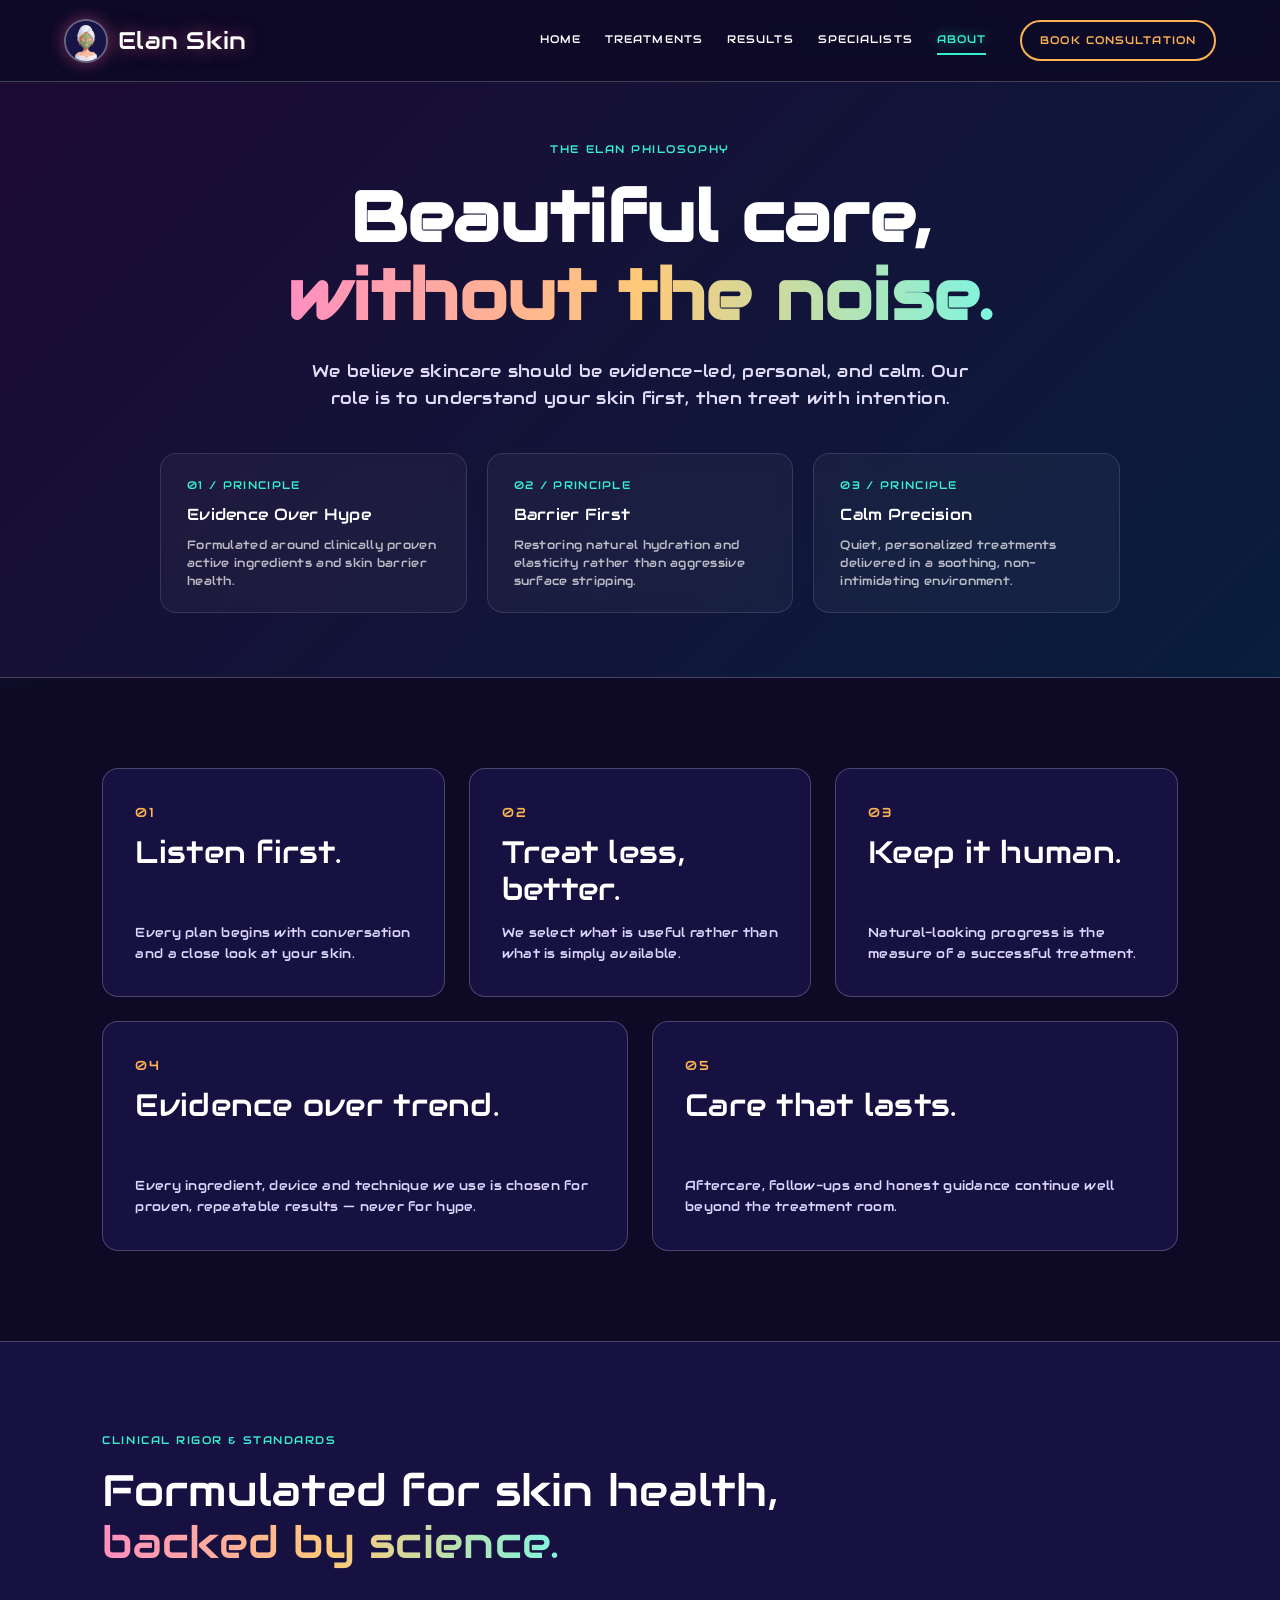
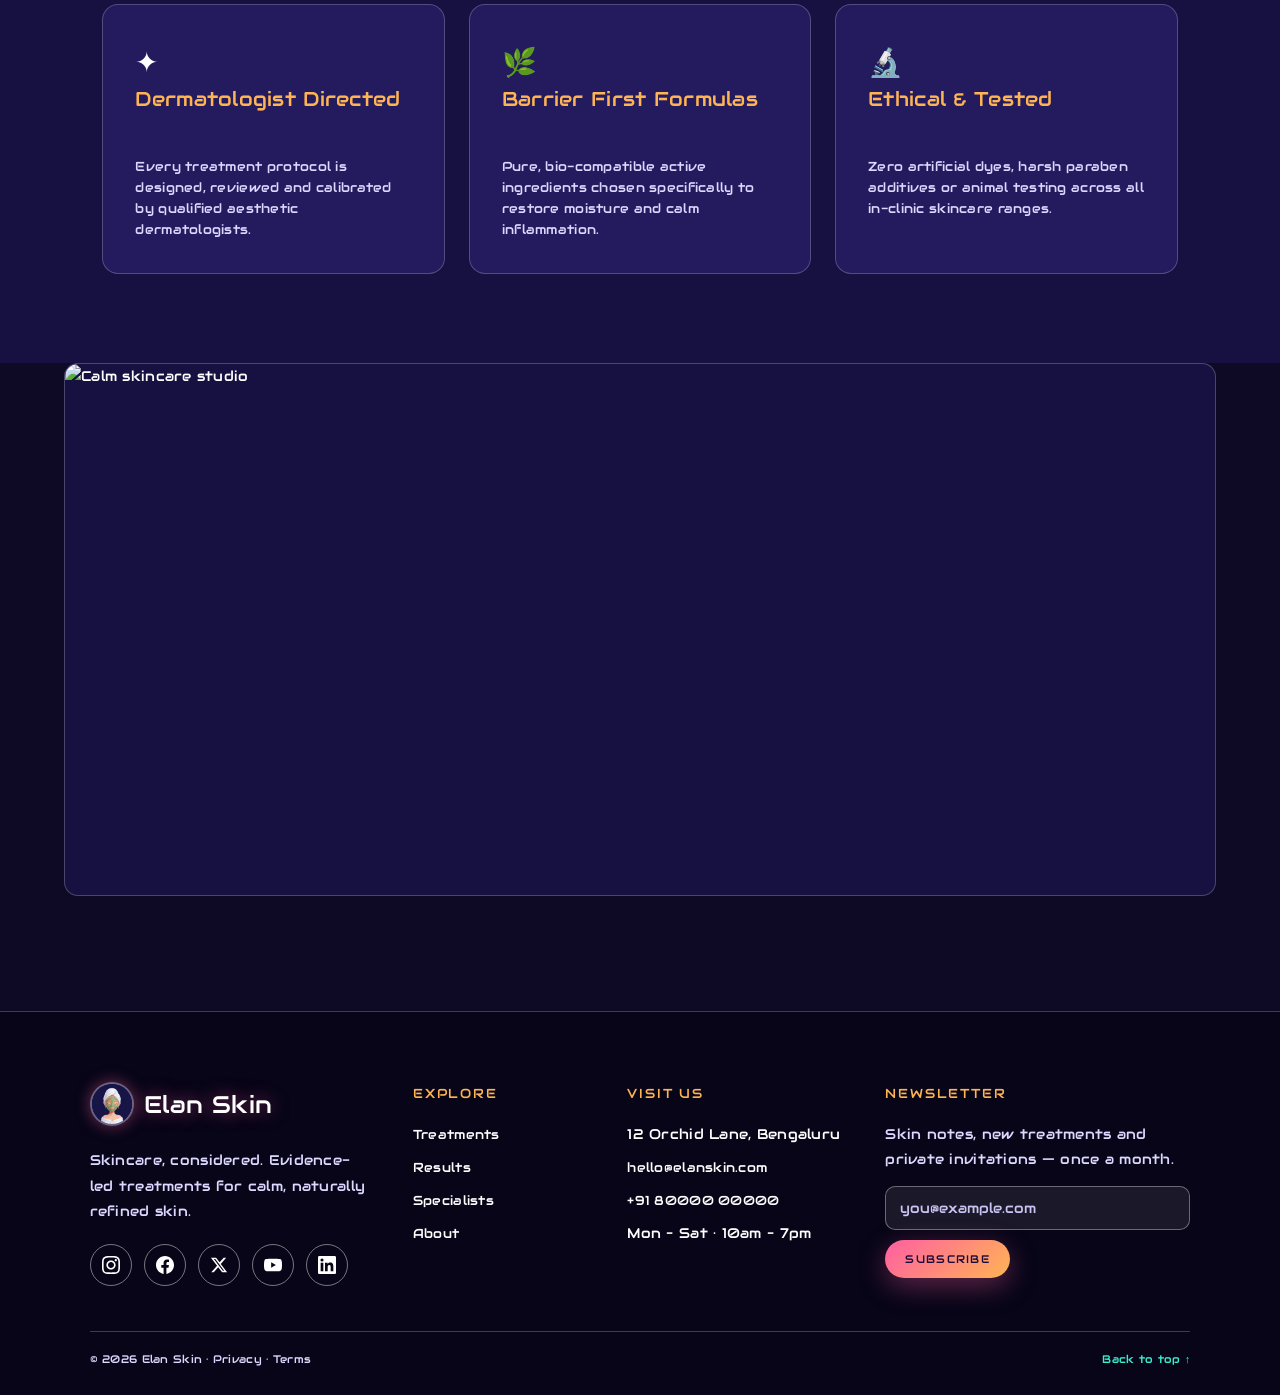
==== about.html @ 281d0cc9 "firstcommit" ====
<!doctype html>
<html lang="en">
<head>
<meta charset="utf-8">
<meta name="viewport" content="width=device-width,initial-scale=1">
<title>About — Our Philosophy — Elan Skin</title>
<meta name="description" content="The Elan philosophy: evidence-led, personal and calm skincare. We understand first, then treat with intention.">
<link rel="icon" type="image/png" href="logo.png">
<link rel="stylesheet" href="styles.css">
</head>
<body>
<header class="header">
  <a class="logo" href="index.html"><img class="logo-mark" src="logo.png" alt="" width="36" height="36"><span>Elan Skin</span></a>
  <button class="menu" id="menu-toggle" aria-label="Toggle menu" aria-expanded="false" aria-controls="site-menu">☰</button>
  <div class="header-menu" id="site-menu">
    <nav class="nav" aria-label="Main">
      <a href="index.html">Home</a>
      <a href="treatments.html">Treatments</a>
      <a href="results.html">Results</a>
      <a href="specialists.html">Specialists</a>
      <a href="about.html" class="active" aria-current="page">About</a>
    </nav>
    <div class="header-actions">
      <a class="nav-cta" href="consultation.html">Book consultation</a>
    </div>
  </div>
</header>

<main>
  <section class="about-hero">
    <p class="eyebrow">The Elan Philosophy</p>
    <h1>Beautiful care,<br><em>without the noise.</em></h1>
    <p class="about-lead">We believe skincare should be evidence-led, personal, and calm. Our role is to understand your skin first, then treat with intention.</p>
    <div class="hero-pillars-strip">
      <div class="pillar-chip">
        <span>01 / Principle</span>
        <h4>Evidence Over Hype</h4>
        <p>Formulated around clinically proven active ingredients and skin barrier health.</p>
      </div>
      <div class="pillar-chip">
        <span>02 / Principle</span>
        <h4>Barrier First</h4>
        <p>Restoring natural hydration and elasticity rather than aggressive surface stripping.</p>
      </div>
      <div class="pillar-chip">
        <span>03 / Principle</span>
        <h4>Calm Precision</h4>
        <p>Quiet, personalized treatments delivered in a soothing, non-intimidating environment.</p>
      </div>
    </div>
  </section>

  <section class="manifesto">
    <div><span>01</span><h2>Listen first.</h2><p>Every plan begins with conversation and a close look at your skin.</p></div>
    <div><span>02</span><h2>Treat less, better.</h2><p>We select what is useful rather than what is simply available.</p></div>
    <div><span>03</span><h2>Keep it human.</h2><p>Natural-looking progress is the measure of a successful treatment.</p></div>
    <div><span>04</span><h2>Evidence over trend.</h2><p>Every ingredient, device and technique we use is chosen for proven, repeatable results — never for hype.</p></div>
    <div><span>05</span><h2>Care that lasts.</h2><p>Aftercare, follow-ups and honest guidance continue well beyond the treatment room.</p></div>
  </section>

  <section class="standards-section">
    <p class="eyebrow">Clinical rigor & standards</p>
    <h2>Formulated for skin health,<br><em>backed by science.</em></h2>
    <div class="standards-grid">
      <div class="standard-card">
        <div class="standard-icon">✦</div>
        <h3>Dermatologist Directed</h3>
        <p>Every treatment protocol is designed, reviewed and calibrated by qualified aesthetic dermatologists.</p>
      </div>
      <div class="standard-card">
        <div class="standard-icon">🌿</div>
        <h3>Barrier First Formulas</h3>
        <p>Pure, bio-compatible active ingredients chosen specifically to restore moisture and calm inflammation.</p>
      </div>
      <div class="standard-card">
        <div class="standard-icon">🔬</div>
        <h3>Ethical & Tested</h3>
        <p>Zero artificial dyes, harsh paraben additives or animal testing across all in-clinic skincare ranges.</p>
      </div>
    </div>
  </section>

  <section class="wide"><img src="https://images.unsplash.com/photo-1616394584738-fc6e612e71b9?auto=format&fit=crop&w=1600&q=85" alt="Calm skincare studio"></section>
</main>

<footer class="footer">
  <div class="footer-top">
    <div class="footer-brand">
      <a class="logo" href="index.html"><img class="logo-mark" src="logo.png" alt="" width="36" height="36"><span>Elan Skin</span></a>
      <p>Skincare, considered. Evidence-led treatments for calm, naturally refined skin.</p>
      <div class="social">
        <a href="https://www.instagram.com/" target="_blank" rel="noopener" aria-label="Instagram"><svg viewBox="0 0 24 24" aria-hidden="true"><path d="M12 2.163c3.204 0 3.584.012 4.85.07 3.252.148 4.771 1.691 4.919 4.919.058 1.265.069 1.645.069 4.849 0 3.205-.012 3.584-.069 4.849-.149 3.225-1.664 4.771-4.919 4.919-1.266.058-1.644.07-4.85.07-3.204 0-3.584-.012-4.849-.07-3.26-.149-4.771-1.699-4.919-4.92-.058-1.265-.07-1.644-.07-4.849 0-3.204.013-3.583.07-4.849.149-3.227 1.664-4.771 4.919-4.919 1.266-.057 1.645-.069 4.849-.069zm0-2.163c-3.259 0-3.667.014-4.947.072-4.358.2-6.78 2.618-6.98 6.98-.059 1.281-.073 1.689-.073 4.948 0 3.259.014 3.668.072 4.948.2 4.358 2.618 6.78 6.98 6.98 1.281.058 1.689.072 4.948.072 3.259 0 3.668-.014 4.948-.072 4.354-.2 6.782-2.618 6.979-6.98.059-1.28.073-1.689.073-4.948 0-3.259-.014-3.667-.072-4.947-.196-4.354-2.617-6.78-6.979-6.98-1.281-.059-1.69-.073-4.949-.073zm0 5.838c-3.403 0-6.162 2.759-6.162 6.162s2.759 6.163 6.162 6.163 6.162-2.759 6.162-6.163c0-3.403-2.759-6.162-6.162-6.162zm0 10.162c-2.209 0-4-1.79-4-4 0-2.209 1.791-4 4-4s4 1.791 4 4c0 2.21-1.791 4-4 4zm6.406-11.845c-.796 0-1.441.645-1.441 1.44s.645 1.44 1.441 1.44c.795 0 1.439-.645 1.439-1.44s-.644-1.44-1.439-1.44z"/></svg></a>
        <a href="https://www.facebook.com/" target="_blank" rel="noopener" aria-label="Facebook"><svg viewBox="0 0 24 24" aria-hidden="true"><path d="M24 12.073c0-6.627-5.373-12-12-12s-12 5.373-12 12c0 5.99 4.388 10.954 10.125 11.854v-8.385H7.078v-3.47h3.047V9.43c0-3.007 1.792-4.669 4.533-4.669 1.312 0 2.686.235 2.686.235v2.953H15.83c-1.491 0-1.956.925-1.956 1.874v2.25h3.328l-.532 3.47h-2.796v8.385C19.612 23.027 24 18.062 24 12.073z"/></svg></a>
        <a href="https://x.com/" target="_blank" rel="noopener" aria-label="X (Twitter)"><svg viewBox="0 0 24 24" aria-hidden="true"><path d="M18.244 2.25h3.308l-7.227 8.26 8.502 11.24H16.17l-5.214-6.817L4.99 21.75H1.68l7.73-8.835L1.254 2.25H8.08l4.713 6.231zm-1.161 17.52h1.833L7.084 4.126H5.117z"/></svg></a>
        <a href="https://www.youtube.com/" target="_blank" rel="noopener" aria-label="YouTube"><svg viewBox="0 0 24 24" aria-hidden="true"><path d="M23.498 6.186a3.016 3.016 0 0 0-2.122-2.136C19.505 3.545 12 3.545 12 3.545s-7.505 0-9.377.505A3.017 3.017 0 0 0 .502 6.186C0 8.07 0 12 0 12s0 3.93.502 5.814a3.016 3.016 0 0 0 2.122 2.136c1.871.505 9.376.505 9.376.505s7.505 0 9.377-.505a3.015 3.015 0 0 0 2.122-2.136C24 15.93 24 12 24 12s0-3.93-.502-5.814zM9.545 15.568V8.432L15.818 12l-6.273 3.568z"/></svg></a>
        <a href="https://www.linkedin.com/" target="_blank" rel="noopener" aria-label="LinkedIn"><svg viewBox="0 0 24 24" aria-hidden="true"><path d="M20.447 20.452h-3.554v-5.569c0-1.328-.027-3.037-1.852-3.037-1.853 0-2.136 1.445-2.136 2.939v5.667H9.351V9h3.414v1.561h.046c.477-.9 1.637-1.85 3.37-1.85 3.601 0 4.267 2.37 4.267 5.455v6.286zM5.337 7.433a2.062 2.062 0 0 1-2.063-2.065 2.064 2.064 0 1 1 2.063 2.065zm1.782 13.019H3.555V9h3.564v11.452zM22.225 0H1.771C.792 0 0 .774 0 1.729v20.542C0 23.227.792 24 1.771 24h20.451C23.2 24 24 23.227 24 22.271V1.729C24 .774 23.2 0 22.222 0h.003z"/></svg></a>
      </div>
    </div>
    <div>
      <h3>Explore</h3>
      <ul>
        <li><a href="treatments.html">Treatments</a></li>
        <li><a href="results.html">Results</a></li>
        <li><a href="specialists.html">Specialists</a></li>
        <li><a href="about.html">About</a></li>
      </ul>
    </div>
    <div>
      <h3>Visit us</h3>
      <ul>
        <li>12 Orchid Lane, Bengaluru</li>
        <li><a href="mailto:hello@elanskin.com">hello@elanskin.com</a></li>
        <li><a href="tel:+918000000000">+91 80000 00000</a></li>
        <li>Mon – Sat · 10am – 7pm</li>
      </ul>
    </div>
    <div class="newsletter">
      <h3>Newsletter</h3>
      <p>Skin notes, new treatments and private invitations — once a month.</p>
      <form class="news-form" data-success="Subscribed ✓">
        <input type="email" required placeholder="you@example.com" aria-label="Email address">
        <button class="btn" type="submit">Subscribe</button>
      </form>
    </div>
  </div>
  <div class="bottom"><span>© 2026 Elan Skin · Privacy · Terms</span><a class="back-to-top-link" href="#top">Back to top ↑</a></div>
</footer>
<script src="script.js"></script>
</body>
</html>
---- styles.css ----
@import url('https://fonts.googleapis.com/css2?family=Audiowide&display=swap');

:root{
  --bg:#0e0a26;          /* deep midnight indigo */
  --bg-2:#171141;        /* raised indigo */
  --bg-3:#241a5e;        /* panel violet */
  --ink:#ffffff;         /* primary text */
  --muted:#ddd8ff;       /* secondary text (high contrast on dark) */
  --accent:#ffb454;      /* warm amber */
  --accent-2:#ff5fa2;    /* hot rose */
  --accent-3:#38f0d0;    /* aqua mint */
  --dark:#2b0f55;        /* banner plum */
  --line:rgba(255,255,255,.22);
  --grad:linear-gradient(135deg,#ff5fa2 0%,#ffb454 100%);
  --grad-text:linear-gradient(90deg,#ff8fc0,#ffc978,#7ff5df);
}

*,*::before,*::after{box-sizing:border-box;font-family:'Audiowide',cursive}
html{scroll-behavior:smooth}
body{margin:0;background:radial-gradient(1200px 700px at 85% -10%,#3a1a7a55,transparent 60%),radial-gradient(900px 600px at -10% 40%,#0f6a7a33,transparent 60%),var(--bg);background-attachment:fixed;color:var(--ink);font-size:14px;line-height:1.8;letter-spacing:.02em}
a{text-decoration:none;color:inherit}
em{font-style:normal;background:var(--grad-text);-webkit-background-clip:text;background-clip:text;color:var(--accent);-webkit-text-fill-color:transparent}
img{width:100%;height:100%;object-fit:cover;display:block;background:var(--bg-2);border-radius:14px;border:1px solid var(--line)}
u{text-decoration-color:var(--accent-3);text-underline-offset:4px;color:var(--accent-3)}

/* Header & Logo */
.header{height:82px;padding:0 5vw;display:flex;align-items:center;justify-content:space-between;border-bottom:1px solid var(--line);position:sticky;top:0;background:rgba(14,10,38,.92);backdrop-filter:blur(14px);z-index:5}
.logo{display:inline-flex;align-items:center;gap:10px;font-size:24px;color:var(--ink);text-shadow:0 0 18px rgba(255,95,162,.55)}
.logo .logo-mark{width:44px;height:44px;flex:none;object-fit:cover;border:2px solid rgba(255,255,255,.35);border-radius:50%;background:#171141;filter:none;box-shadow:0 0 16px rgba(255,95,162,.45)}
.header-menu{display:flex;align-items:center;gap:34px}
.nav{display:flex;gap:24px;text-transform:uppercase;font-size:11px;letter-spacing:.1em}
.nav a{color:var(--ink);padding:4px 0;border-bottom:2px solid transparent;transition:.25s}
.nav a:hover{color:var(--accent-3);border-bottom-color:var(--accent-3)}
.nav a.active{color:var(--accent-3);border-bottom-color:var(--accent-3);text-shadow:0 0 14px rgba(56,240,208,.6)}
.header-actions{display:flex;align-items:center;gap:20px}
.nav-cta{font-size:11px;text-transform:uppercase;letter-spacing:.1em;color:var(--accent);border:2px solid var(--accent);border-radius:30px;padding:9px 18px;transition:.25s;white-space:nowrap}
.nav-cta:hover{background:rgba(255,180,84,.18);color:#fff}
.nav-cta.active{background:var(--grad);color:#1a0b3a;border-color:transparent;box-shadow:0 6px 22px rgba(255,95,162,.45)}
.cta{display:block;width:fit-content;margin:18px auto 0;font-size:11px;text-transform:uppercase;letter-spacing:.1em;color:var(--accent);border-bottom:2px solid var(--accent);padding-bottom:2px;transition:.25s}
.cta:hover{color:var(--accent-3);border-bottom-color:var(--accent-3)}

/* Text basics */
.eyebrow{text-transform:uppercase;letter-spacing:.14em;font-size:11px;color:var(--accent-3);margin:0}
.hero h1,.page h1,.detail h1,.form h1{font-weight:400;font-size:clamp(34px,5vw,70px);line-height:1.15;margin:20px 0 28px;color:var(--ink)}
.statement h2,.feature h2,.banner h2,.detail h2{font-weight:400;font-size:clamp(28px,3.6vw,50px);line-height:1.2;color:var(--ink)}
.hero p,.page>p{max-width:540px;color:var(--muted)}

/* Buttons */
.btn{display:block;width:fit-content;margin:28px auto 0;background:var(--grad);color:#1a0b3a;padding:14px 24px;text-transform:uppercase;font-size:11px;letter-spacing:.12em;border:0;border-radius:40px;cursor:pointer;box-shadow:0 8px 28px rgba(255,95,162,.35);transition:.25s;text-align:center}
.btn:hover{transform:translateY(-3px);box-shadow:0 12px 34px rgba(255,180,84,.5)}

/* Hero */
.hero{min-height:calc(100vh - 82px);display:grid;grid-template-columns:.95fr 1.05fr;gap:5vw;align-items:center;padding:6vw}
.hero-copy{max-width:640px}
.hero-img{height:74vh}

.statement{text-align:center;max-width:880px;margin:auto;padding:11vw 7vw}
.statement p:last-child{color:var(--muted)}

.feature{display:grid;grid-template-columns:1.1fr .9fr;background:var(--bg-2);border-top:1px solid var(--line);border-bottom:1px solid var(--line)}
.feature img{height:680px;border-radius:0;border:0}
.feature-copy{padding:8vw;display:flex;justify-content:center;flex-direction:column;align-items:flex-start}
.feature-copy p{color:var(--muted)}

.archive{padding:9vw 7vw}
.archive-grid{display:grid;grid-template-columns:1.2fr .8fr .8fr;gap:16px;height:500px;margin-top:20px}
.archive-grid img:nth-child(2){margin-top:70px}
.archive-grid img:nth-child(3){margin-top:140px}

.banner{background:linear-gradient(135deg,#3a1479 0%,#7a1a6e 55%,#b0305f 100%);color:var(--ink);text-align:center;padding:11vw 7vw}
.banner .eyebrow{color:#fff6c9}
.banner em{background:none;-webkit-text-fill-color:#ffe08a;color:#ffe08a}
.banner .btn{background:#ffffff;color:#2b0f55;box-shadow:0 8px 28px rgba(0,0,0,.35)}

/* Client voices (home) */
.voices{padding:8vw 7vw;background:var(--bg-2);border-top:1px solid var(--line)}
.voices h2{font-weight:400;font-size:clamp(26px,3.4vw,46px);line-height:1.2;color:var(--ink);margin:14px 0 40px;max-width:760px}
.quotes{display:grid;grid-template-columns:repeat(3,1fr);gap:22px;align-items:stretch}
.quote{margin:0;background:var(--bg-3);border:1px solid var(--line);border-radius:16px;padding:32px;display:flex;flex-direction:column;height:100%;transition:.3s}
.quote:hover{transform:translateY(-6px);border-color:var(--accent-3)}
.stars{color:var(--accent);letter-spacing:.2em;font-size:15px;line-height:1;margin-bottom:16px;display:block;flex:none}
.quote p{margin:0 0 20px;color:var(--ink);font-size:14px;line-height:1.6;flex:1 1 auto}
.quote cite{font-style:normal;color:var(--accent);font-size:11px;text-transform:uppercase;letter-spacing:.12em;margin-top:auto;display:block;padding-top:12px;border-top:1px solid rgba(255,255,255,.1);flex:none}
.stats{display:grid;grid-template-columns:repeat(4,1fr);gap:22px;margin-top:50px;text-align:center}
.stat{border-top:2px solid var(--accent-2);padding-top:18px}
.stat strong{display:block;font-weight:400;font-size:clamp(30px,3.6vw,48px);line-height:1.1;background:var(--grad-text);-webkit-background-clip:text;background-clip:text;-webkit-text-fill-color:transparent;color:var(--accent)}
.stat span{color:var(--muted);font-size:11px;text-transform:uppercase;letter-spacing:.12em}

/* Footer */
.footer{background:#070517;color:var(--ink);padding:70px 7vw 25px;border-top:1px solid var(--line)}
.footer-top{display:grid;grid-template-columns:1.3fr .8fr 1fr 1.4fr;gap:40px}
.footer p{color:var(--muted);margin:14px 0 0}
.footer h3{font-weight:400;font-size:13px;letter-spacing:.14em;text-transform:uppercase;color:var(--accent);margin:0 0 16px}
.footer ul{list-style:none;margin:0;padding:0}
.footer li{margin-bottom:8px}
.footer li a{color:var(--ink);font-size:13px;transition:.25s}
.footer li a:hover{color:var(--accent-3)}
.social{display:flex;gap:12px;margin-top:20px;flex-wrap:wrap}
.social a{width:42px;height:42px;border-radius:50%;border:1px solid rgba(255,255,255,.45);display:grid;place-items:center;color:var(--ink);transition:.25s}
.social a:hover{background:var(--grad);color:#1a0b3a;border-color:transparent;transform:translateY(-3px)}
.social svg{width:18px;height:18px;fill:currentColor}
.news-form{display:flex;gap:10px;margin-top:14px;flex-wrap:wrap}
.news-form input{flex:1 1 180px;margin-top:0;width:auto}
.news-form .btn{display:inline-block;width:auto;margin:0;padding:12px 20px}
.bottom{margin-top:45px;border-top:1px solid var(--line);padding-top:18px;color:var(--muted);font-size:11px;display:flex;justify-content:space-between;align-items:center;flex-wrap:wrap;gap:12px}
.back-to-top-link{color:var(--accent-3);transition:.25s;text-decoration:none}
.back-to-top-link:hover{color:var(--accent)}

/* Back to Top Floating Button */
.back-to-top{position:fixed;bottom:30px;right:30px;width:48px;height:48px;border-radius:50%;background:var(--bg-2);border:1px solid var(--accent);color:var(--accent);display:flex;align-items:center;justify-content:center;font-size:20px;cursor:pointer;z-index:99;opacity:0;visibility:hidden;transform:translateY(12px);transition:all .3s ease;box-shadow:0 8px 24px rgba(0,0,0,.4)}
.back-to-top.show{opacity:1;visibility:visible;transform:translateY(0)}
.back-to-top:hover{background:var(--grad);color:#1a0b3a;border-color:transparent;transform:translateY(-4px);box-shadow:0 12px 28px rgba(255,95,162,.5)}

/* Bespoke Hero Section Styles for Each Page */

/* 1. Treatments Hero - Centered Header with Horizontal Filter Ribbon */
.treatments-hero{padding:4.5vw 8vw 4vw;text-align:center;background:radial-gradient(ellipse at top, rgba(127,245,223,.08) 0%, transparent 70%);border-bottom:1px solid var(--line)}
.treatments-hero h1{font-size:clamp(36px,5vw,68px);line-height:1.1;margin:16px 0 20px;color:var(--ink)}
.treatments-hero p.hero-desc{color:var(--muted);max-width:620px;margin:0 auto 36px;font-size:15px;line-height:1.6}
.filter-ribbon{display:flex;justify-content:center;flex-wrap:wrap;gap:12px;margin-top:24px}
.ribbon-btn{background:var(--bg-2);border:1px solid var(--line);border-radius:30px;padding:10px 22px;color:var(--ink);font-size:12px;letter-spacing:.06em;transition:.25s;cursor:pointer}
.ribbon-btn:hover,.ribbon-btn.active{background:var(--grad);color:#1a0b3a;border-color:transparent;transform:translateY(-2px);box-shadow:0 6px 20px rgba(255,95,162,.3)}

/* 2. Results Hero - Split HD Photo Showcase with Floating Glow Badge */
.results-hero{padding:4.5vw 8vw;display:grid;grid-template-columns:1fr 1fr;gap:50px;align-items:center;background:var(--bg-1);border-bottom:1px solid var(--line)}
.results-hero-copy h1{font-size:clamp(34px,4.5vw,62px);line-height:1.15;margin:16px 0 20px;color:var(--ink)}
.results-hero-copy p{color:var(--muted);max-width:480px;line-height:1.6;margin-bottom:28px}
.results-hero-stats{display:flex;gap:24px;border-top:1px solid var(--line);padding-top:20px}
.results-hero-stat strong{display:block;font-size:24px;color:var(--accent);font-weight:400}
.results-hero-stat span{font-size:11px;color:var(--muted);text-transform:uppercase;letter-spacing:.1em}
.results-hero-visual{position:relative;border-radius:24px;overflow:hidden;border:1px solid var(--line);box-shadow:0 20px 50px rgba(0,0,0,.5)}
.results-hero-visual img{width:100%;height:380px;object-fit:cover;display:block;transition:.4s}
.results-hero-visual:hover img{transform:scale(1.03)}
.floating-glow-badge{position:absolute;bottom:20px;left:20px;right:20px;background:rgba(14,10,38,.85);backdrop-filter:blur(12px);border:1px solid rgba(255,255,255,.15);border-radius:14px;padding:12px 18px;display:flex;align-items:center;justify-content:space-between;color:var(--ink);font-size:12px}
.floating-glow-badge span{color:var(--accent-3);letter-spacing:.08em;text-transform:uppercase;font-size:10px}

/* 3. Specialists Hero - Editorial Practitioner Header with Doctor Chips */
.specialists-hero{padding:4.5vw 8vw;display:grid;grid-template-columns:1.1fr .9fr;gap:45px;align-items:center;background:linear-gradient(180deg,var(--bg-2) 0%,var(--bg-1) 100%);border-bottom:1px solid var(--line)}
.specialists-hero-copy h1{font-size:clamp(34px,4.5vw,62px);line-height:1.15;margin:16px 0 20px;color:var(--ink)}
.specialists-hero-copy p{color:var(--muted);max-width:500px;line-height:1.6;margin-bottom:24px}
.specialist-tags-row{display:flex;gap:12px;flex-wrap:wrap}
.spec-tag{background:var(--bg-3);border:1px solid var(--line);border-radius:20px;padding:7px 15px;font-size:12px;color:var(--accent-3)}
.specialists-hero-card{background:var(--bg-3);border:1px solid var(--line);border-radius:20px;padding:28px;display:flex;flex-direction:column;gap:16px}
.spec-status-bar{display:flex;align-items:center;justify-content:space-between;border-bottom:1px solid var(--line);padding-bottom:14px}
.spec-status-bar span{font-size:11px;color:var(--accent-3);letter-spacing:.1em;text-transform:uppercase}
.team-avatars-row{display:flex;gap:16px;align-items:center}
.team-avatar-chip{display:flex;align-items:center;gap:10px;background:var(--bg-2);border:1px solid var(--line);border-radius:30px;padding:6px 14px 6px 6px}
.team-avatar-chip img{width:36px;height:36px;border-radius:50%;object-fit:cover}
.team-avatar-chip span{font-size:12px;color:var(--ink)}

/* 4. About Hero - Deep Dark Statement Header with Pillar Strip */
.about-hero{padding:4.5vw 8vw 5vw;background:linear-gradient(135deg,#1c0a33 0%,#091d3e 100%);color:var(--ink);text-align:center;border-bottom:1px solid var(--line)}
.about-hero .eyebrow{color:var(--accent-3)}
.about-hero h1{font-size:clamp(38px,5.5vw,76px);line-height:1.1;margin:20px 0 24px;color:var(--ink)}
.about-hero p.about-lead{color:#e2ddf8;max-width:680px;margin:0 auto 40px;font-size:17px;line-height:1.6}
.hero-pillars-strip{display:grid;grid-template-columns:repeat(3,1fr);gap:20px;max-width:960px;margin:0 auto;text-align:left}
.pillar-chip{background:rgba(255,255,255,.04);border:1px solid rgba(255,255,255,.12);border-radius:16px;padding:22px 26px;backdrop-filter:blur(8px)}
.pillar-chip span{font-size:11px;color:var(--accent-3);letter-spacing:.12em;text-transform:uppercase;display:block;margin-bottom:6px}
.pillar-chip h4{font-size:16px;color:var(--ink);font-weight:400;margin:0 0 6px}
.pillar-chip p{font-size:12px;color:rgba(255,255,255,.7);margin:0;line-height:1.5}

.treatments{padding:4vw 8vw 10vw}
.treatment{display:grid;grid-template-columns:1fr 1fr;gap:6vw;align-items:center;border-top:1px solid var(--line);padding:5vw 0}
.treatment:nth-child(even) img{order:2}
.treatment img{height:520px}
.treatment h2,.people h2{font-weight:400;font-size:clamp(26px,3vw,40px);line-height:1.2;color:var(--ink);margin:12px 0}
.treatment p{color:var(--muted);max-width:480px}

.detail{display:grid;grid-template-columns:1.1fr .9fr;min-height:calc(100vh - 82px)}
.detail>img{min-height:700px;border-radius:0;border:0}
.detail-copy{padding:8vw;display:flex;justify-content:center;flex-direction:column;align-items:flex-start;background:var(--bg-2)}
.detail-copy p:not(.eyebrow){color:var(--muted);max-width:460px}
.detail-grid{display:grid;grid-template-columns:1fr 1fr;gap:6vw;padding:8vw;align-items:center}
.detail-grid p{color:var(--muted)}
.facts{display:flex;flex-wrap:wrap;gap:12px;margin-top:35px;font-size:11px;letter-spacing:.1em}
.facts span{color:#1a0b3a;background:var(--accent-3);padding:6px 14px;border-radius:30px}

.gallery{columns:2;column-gap:18px;padding:4vw 7vw 10vw}
.gallery figure{margin:0 0 18px;break-inside:avoid}
.gallery figcaption{padding:12px 0 18px;font-size:11px;text-transform:uppercase;letter-spacing:.1em;color:var(--accent)}

.people{display:grid;grid-template-columns:1fr 1fr;gap:35px;padding:4vw 8vw 10vw}
.person:nth-child(even){margin-top:120px}
.person img{height:auto;aspect-ratio:4/5;max-height:640px;object-position:50% 12%}
.person .eyebrow{margin-top:20px}
.person h2{margin:20px 0 5px}
.person p:not(.eyebrow){color:var(--muted)}

.manifesto{display:grid;grid-template-columns:repeat(6,1fr);gap:24px;padding:7vw 8vw;align-items:stretch}
.manifesto>div{grid-column:span 2;background:var(--bg-2);border:1px solid var(--line);border-radius:16px;padding:32px;display:flex;flex-direction:column;height:100%;transition:.3s}
.manifesto>div:nth-child(n+4){grid-column:span 3}
.manifesto>div:hover{transform:translateY(-6px);border-color:var(--accent-3)}
.manifesto span{color:var(--accent);font-size:13px;letter-spacing:.14em;display:block;height:24px;flex:none}
.manifesto h2{font-weight:400;font-size:clamp(22px,2.4vw,32px);line-height:1.2;color:var(--ink);margin:10px 0 16px;height:72px;display:flex;align-items:flex-start;flex:none}
.manifesto p{color:var(--muted);margin:0;flex:1 1 auto;font-size:13px;line-height:1.6}
.wide{height:72vh;padding:0 5vw 9vw}

/* Auth / forms */
.auth{padding:4.5vw 8vw;display:grid;grid-template-columns:1fr 1fr;gap:48px;align-items:center}
.auth-img{border-radius:24px;overflow:hidden;border:1px solid var(--line);box-shadow:0 20px 50px rgba(0,0,0,.4);height:100%;max-height:620px;position:relative}
.auth-img img{width:100%;height:100%;object-fit:cover;border-radius:24px;display:block}
.form{padding:44px 48px;display:flex;justify-content:center;flex-direction:column;background:var(--bg-2);border:1px solid var(--line);border-radius:24px;box-shadow:0 20px 50px rgba(0,0,0,.3)}
.form h1{font-size:clamp(32px,4vw,56px)}
.form p{color:var(--muted)}
.form .logo{align-self:flex-start}
label{display:block;font-size:11px;text-transform:uppercase;letter-spacing:.1em;margin-top:18px;color:var(--accent)}
input,textarea{display:block;width:100%;background:rgba(255,255,255,.08);color:var(--ink);border:1px solid rgba(255,255,255,.35);border-radius:10px;padding:12px 14px;margin-top:8px;font-size:14px;outline:0;transition:.25s}
input::placeholder,textarea::placeholder{color:#c9c3f2;opacity:1}
input:focus,textarea:focus{border-color:var(--accent-3);box-shadow:0 0 0 3px rgba(56,240,208,.25);background:rgba(255,255,255,.12)}

/* Form Social Follow Strip */
.form-follow{display:flex;align-items:center;justify-content:center;gap:16px;margin-top:28px;padding-top:22px;border-top:1px dashed var(--line)}
.follow-label{font-size:11px;text-transform:uppercase;letter-spacing:.14em;color:var(--accent-3);font-weight:400}
.form-follow .social{margin-top:0;display:flex;gap:10px}
.form-follow .social a{width:38px;height:38px;border-radius:50%;border:1px solid rgba(255,255,255,.25);display:grid;place-items:center;color:var(--ink);transition:.25s}
.form-follow .social a:hover{background:var(--grad);color:#1a0b3a;border-color:transparent;transform:translateY(-3px)}
.form-follow .social svg{width:16px;height:16px;fill:currentColor}

.menu{display:none;color:var(--ink)}

/* About Page Extra Section */
.standards-section{padding:7vw 8vw;background:var(--bg-2);border-top:1px solid var(--line)}
.standards-section h2{font-weight:400;font-size:clamp(26px,3.4vw,46px);line-height:1.2;color:var(--ink);margin:14px 0 35px}
.standards-grid{display:grid;grid-template-columns:repeat(3,1fr);gap:24px;align-items:stretch}
.standard-card{background:var(--bg-3);border:1px solid var(--line);border-radius:16px;padding:32px;display:flex;flex-direction:column;height:100%;transition:.3s}
.standard-card:hover{transform:translateY(-6px);border-color:var(--accent-3)}
.standard-icon{font-size:28px;height:36px;display:block;margin-bottom:8px;flex:none}
.standard-card h3{font-weight:400;font-size:20px;color:var(--accent);margin:0 0 16px;height:60px;display:flex;align-items:flex-start;flex:none}
.standard-card p{color:var(--muted);margin:0;font-size:13px;line-height:1.6;flex:1 1 auto}

/* Consultation Page Extra Sections */
.consult-steps{padding:7vw 8vw;background:var(--bg-2);border-top:1px solid var(--line)}
.consult-steps h2{font-weight:400;font-size:clamp(26px,3.4vw,46px);line-height:1.2;color:var(--ink);margin:14px 0 35px;text-align:center}
.steps-grid{display:grid;grid-template-columns:repeat(3,1fr);gap:24px;align-items:stretch}
.step-card{background:var(--bg-3);border:1px solid var(--line);border-radius:16px;padding:32px;display:flex;flex-direction:column;height:100%;position:relative}
.step-num{display:inline-block;width:38px;height:38px;border-radius:50%;background:var(--grad);color:#1a0b3a;text-align:center;line-height:38px;font-size:14px;font-weight:bold;margin-bottom:16px;flex:none}
.step-card h3{font-weight:400;font-size:20px;color:var(--ink);margin:0 0 16px;height:60px;display:flex;align-items:flex-start;flex:none}
.step-card p{color:var(--muted);margin:0;font-size:13px;line-height:1.6;flex:1 1 auto}

.location-section{padding:7vw 8vw 9vw;border-top:1px solid var(--line)}
.location-section h2{font-weight:400;font-size:clamp(26px,3.4vw,46px);line-height:1.2;color:var(--ink);margin:14px 0 35px}
.location-grid{display:grid;grid-template-columns:1.2fr 0.8fr;gap:32px;align-items:stretch}
.map-wrap{position:relative;border-radius:16px;overflow:hidden;border:1px solid var(--line);min-height:380px;background:var(--bg-2)}
.map-wrap iframe{width:100%;height:100%;min-height:380px;border:0;filter:grayscale(90%) invert(92%) hue-rotate(180deg) contrast(1.1)}
.clinic-details{background:var(--bg-2);border:1px solid var(--line);border-radius:16px;padding:36px;display:flex;flex-direction:column;justify-content:space-between;gap:24px}
.clinic-detail-item h4{font-weight:400;font-size:14px;color:var(--accent-3);text-transform:uppercase;letter-spacing:.1em;margin:0 0 6px}
.clinic-detail-item p{margin:0;color:var(--muted);font-size:13px;line-height:1.7}

@media(max-width:1100px){.footer-top{grid-template-columns:1fr 1fr}.header-menu{gap:22px}.nav{gap:16px}.logo{font-size:22px}}
@media(max-width:980px){
  .header{height:70px}
  .menu{display:block;border:1px solid var(--line);border-radius:10px;padding:6px 12px;background:none;font-size:22px;cursor:pointer}
  .header-menu{display:none;position:absolute;top:100%;left:0;right:0;flex-direction:column;align-items:stretch;gap:22px;padding:22px 6vw 28px;background:rgba(14,10,38,.98);border-bottom:1px solid var(--line);box-shadow:0 20px 40px rgba(0,0,0,.5)}
  .header.open .header-menu{display:flex}
  .nav{flex-direction:column;gap:4px}
  .nav a{display:block;padding:12px 0;font-size:13px}
  .header-actions{flex-wrap:wrap;gap:16px}
}
@media(max-width:850px){
  .page,.hero,.feature,.detail,.auth,.detail-grid,.standards-grid,.steps-grid,.location-grid,.results-hero,.specialists-hero,.hero-pillars-strip{grid-template-columns:1fr}
  .hero{padding:12vw 7vw}
  .hero-img{height:62vh;order:-1}
  .feature img,.detail>img{height:60vh}
  .feature-copy,.detail-copy,.form{padding:14vw 8vw}
  .archive-grid{height:auto;grid-template-columns:1fr}
  .archive-grid img{height:360px}
  .archive-grid img:nth-child(2),.archive-grid img:nth-child(3){margin-top:0}
  .footer-top,.quotes,.manifesto{grid-template-columns:1fr}
  .manifesto>div,.manifesto>div:nth-child(n+4){grid-column:auto}
  .stats{grid-template-columns:1fr 1fr}
  .treatment,.people{grid-template-columns:1fr}
  .treatment:nth-child(even) img{order:0}
  .treatment img{height:480px;object-position:50% 25%}
  .person img{height:auto;aspect-ratio:4/5;max-height:560px;object-position:50% 12%}
  .person:nth-child(even){margin-top:0}
  .gallery{columns:1}
  .auth-img{height:52vh}
  .wide{height:55vh;padding:0 4vw 12vw}
  .step-card h3,.standard-card h3{height:auto;min-height:0}
  .manifesto h2{height:auto;min-height:0}
}
@media(max-width:560px){
  .stats{grid-template-columns:1fr}
}
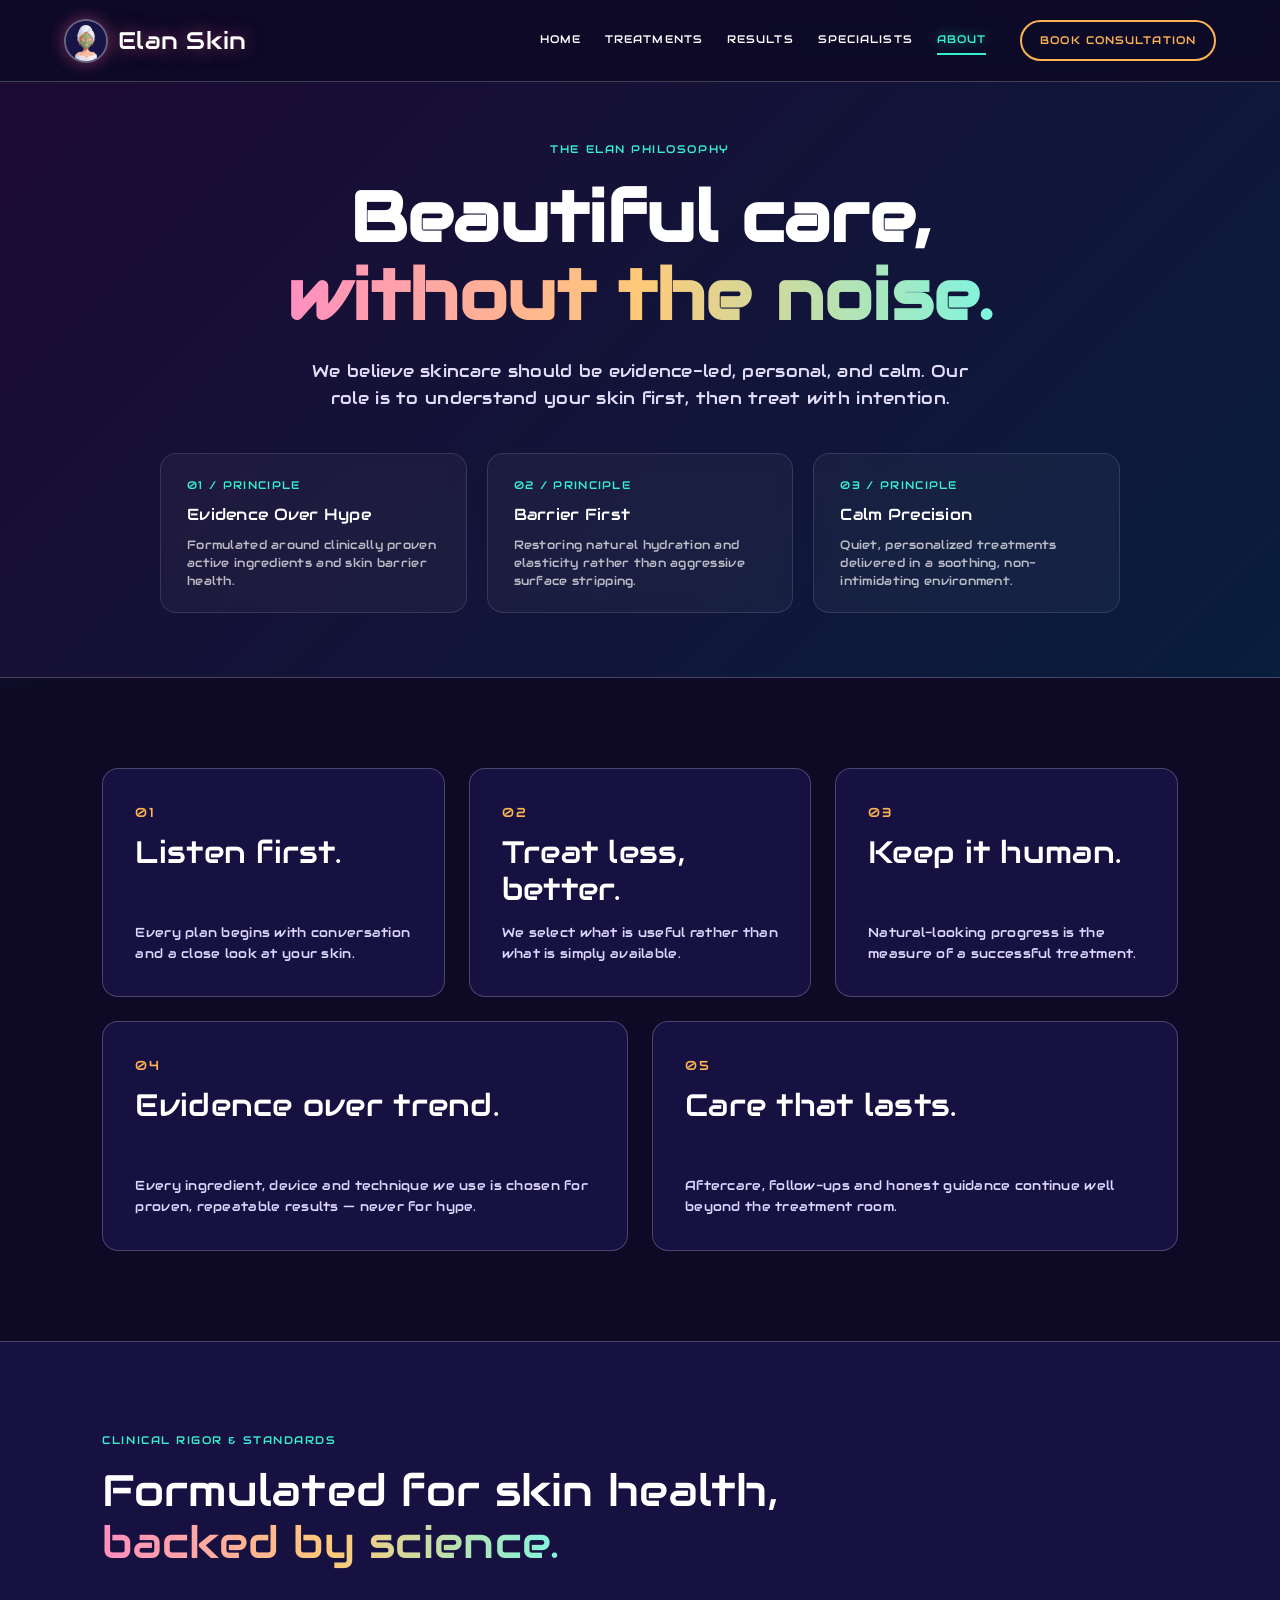
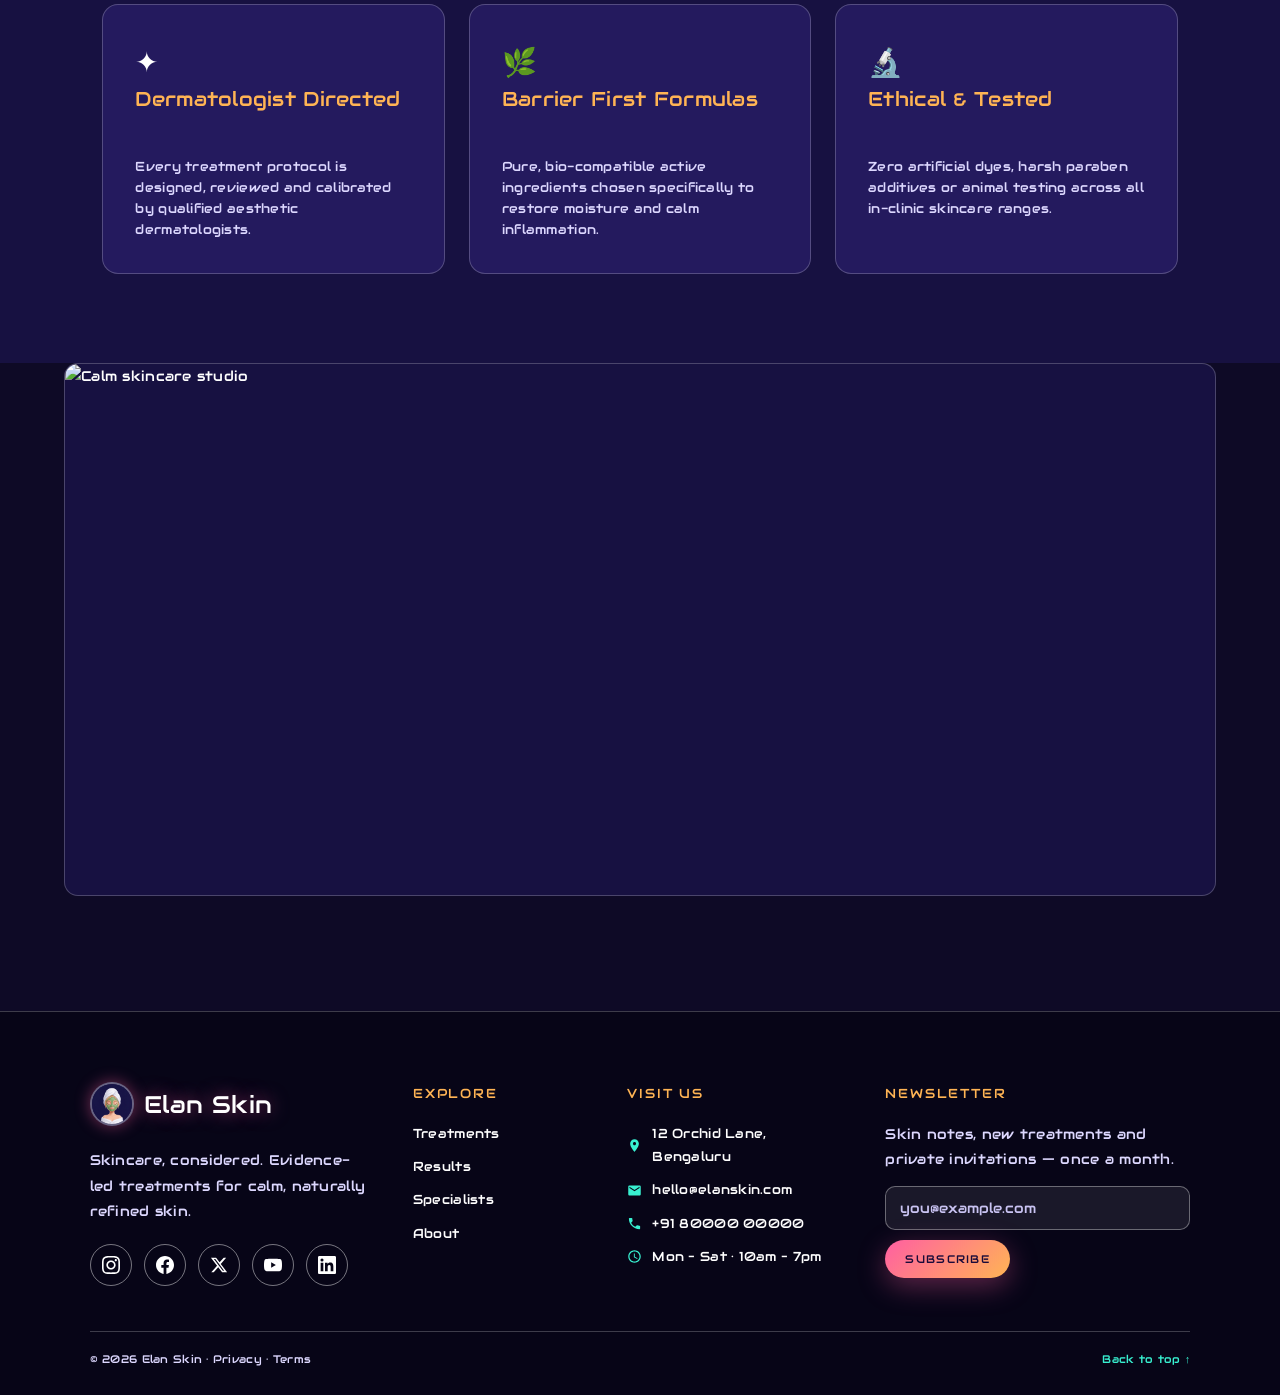
==== commit 62b964f2: "intfixes" ====
--- a/about.html
+++ b/about.html
@@ -108,10 +108,10 @@
     <div>
       <h3>Visit us</h3>
       <ul>
-        <li>12 Orchid Lane, Bengaluru</li>
-        <li><a href="mailto:hello@elanskin.com">hello@elanskin.com</a></li>
-        <li><a href="tel:+918000000000">+91 80000 00000</a></li>
-        <li>Mon – Sat · 10am – 7pm</li>
+        <li><svg viewBox="0 0 24 24" aria-hidden="true"><path d="M12 2C8.13 2 5 5.13 5 9c0 5.25 7 13 7 13s7-7.75 7-13c0-3.87-3.13-7-7-7zm0 9.5c-1.38 0-2.5-1.12-2.5-2.5s1.12-2.5 2.5-2.5 2.5 1.12 2.5 2.5-1.12 2.5-2.5 2.5z"/></svg><span>12 Orchid Lane, Bengaluru</span></li>
+        <li><svg viewBox="0 0 24 24" aria-hidden="true"><path d="M20 4H4c-1.1 0-1.99.9-1.99 2L2 18c0 1.1.9 2 2 2h16c1.1 0 2-.9 2-2V6c0-1.1-.9-2-2-2zm0 4l-8 5-8-5V6l8 5 8-5v2z"/></svg><a href="mailto:hello@elanskin.com">hello@elanskin.com</a></li>
+        <li><svg viewBox="0 0 24 24" aria-hidden="true"><path d="M6.62 10.79c1.44 2.83 3.76 5.14 6.59 6.59l2.2-2.2c.27-.27.67-.36 1.02-.24 1.12.37 2.33.57 3.57.57.55 0 1 .45 1 1V20c0 .55-.45 1-1 1-9.39 0-17-7.61-17-17 0-.55.45-1 1-1h3.5c.55 0 1 .45 1 1 0 1.25.2 2.45.57 3.57.11.35.03.74-.25 1.02l-2.2 2.2z"/></svg><a href="tel:+918000000000">+91 80000 00000</a></li>
+        <li><svg viewBox="0 0 24 24" aria-hidden="true"><path d="M11.99 2C6.47 2 2 6.48 2 12s4.47 10 9.99 10C17.52 22 22 17.52 22 12S17.52 2 11.99 2zM12 20c-4.42 0-8-3.58-8-8s3.58-8 8-8 8 3.58 8 8-3.58 8-8 8zm.5-13H11v6l5.25 3.15.75-1.23-4.5-2.67z"/></svg><span>Mon – Sat · 10am – 7pm</span></li>
       </ul>
     </div>
     <div class="newsletter">
--- a/styles.css
+++ b/styles.css
@@ -36,17 +36,17 @@
 .nav-cta{font-size:11px;text-transform:uppercase;letter-spacing:.1em;color:var(--accent);border:2px solid var(--accent);border-radius:30px;padding:9px 18px;transition:.25s;white-space:nowrap}
 .nav-cta:hover{background:rgba(255,180,84,.18);color:#fff}
 .nav-cta.active{background:var(--grad);color:#1a0b3a;border-color:transparent;box-shadow:0 6px 22px rgba(255,95,162,.45)}
-.cta{display:block;width:fit-content;margin:18px auto 0;font-size:11px;text-transform:uppercase;letter-spacing:.1em;color:var(--accent);border-bottom:2px solid var(--accent);padding-bottom:2px;transition:.25s}
+.cta{display:block;width:fit-content;margin:18px 0 0;font-size:11px;text-transform:uppercase;letter-spacing:.1em;color:var(--accent);border-bottom:2px solid var(--accent);padding-bottom:2px;transition:.25s}
 .cta:hover{color:var(--accent-3);border-bottom-color:var(--accent-3)}
 
 /* Text basics */
 .eyebrow{text-transform:uppercase;letter-spacing:.14em;font-size:11px;color:var(--accent-3);margin:0}
 .hero h1,.page h1,.detail h1,.form h1{font-weight:400;font-size:clamp(34px,5vw,70px);line-height:1.15;margin:20px 0 28px;color:var(--ink)}
-.statement h2,.feature h2,.banner h2,.detail h2{font-weight:400;font-size:clamp(28px,3.6vw,50px);line-height:1.2;color:var(--ink)}
+.statement h2,.feature h2,.banner h2,.detail h2,.archive h2{font-weight:400;font-size:clamp(28px,3.6vw,50px);line-height:1.2;color:var(--ink);margin:10px 0 20px}
 .hero p,.page>p{max-width:540px;color:var(--muted)}
 
 /* Buttons */
-.btn{display:block;width:fit-content;margin:28px auto 0;background:var(--grad);color:#1a0b3a;padding:14px 24px;text-transform:uppercase;font-size:11px;letter-spacing:.12em;border:0;border-radius:40px;cursor:pointer;box-shadow:0 8px 28px rgba(255,95,162,.35);transition:.25s;text-align:center}
+.btn{display:block;width:fit-content;margin:28px 0 0;background:var(--grad);color:#1a0b3a;padding:14px 24px;text-transform:uppercase;font-size:11px;letter-spacing:.12em;border:0;border-radius:40px;cursor:pointer;box-shadow:0 8px 28px rgba(255,95,162,.35);transition:.25s;text-align:center}
 .btn:hover{transform:translateY(-3px);box-shadow:0 12px 34px rgba(255,180,84,.5)}
 
 /* Hero */
@@ -70,7 +70,7 @@
 .banner{background:linear-gradient(135deg,#3a1479 0%,#7a1a6e 55%,#b0305f 100%);color:var(--ink);text-align:center;padding:11vw 7vw}
 .banner .eyebrow{color:#fff6c9}
 .banner em{background:none;-webkit-text-fill-color:#ffe08a;color:#ffe08a}
-.banner .btn{background:#ffffff;color:#2b0f55;box-shadow:0 8px 28px rgba(0,0,0,.35)}
+.banner .btn{background:#ffffff;color:#2b0f55;box-shadow:0 8px 28px rgba(0,0,0,.35);margin:28px auto 0}
 
 /* Client voices (home) */
 .voices{padding:8vw 7vw;background:var(--bg-2);border-top:1px solid var(--line)}
@@ -92,7 +92,8 @@
 .footer p{color:var(--muted);margin:14px 0 0}
 .footer h3{font-weight:400;font-size:13px;letter-spacing:.14em;text-transform:uppercase;color:var(--accent);margin:0 0 16px}
 .footer ul{list-style:none;margin:0;padding:0}
-.footer li{margin-bottom:8px}
+.footer li{margin-bottom:10px;display:flex;align-items:center;gap:10px;font-size:13px;color:var(--ink)}
+.footer li svg{width:15px;height:15px;fill:currentColor;color:var(--accent-3);flex:none}
 .footer li a{color:var(--ink);font-size:13px;transition:.25s}
 .footer li a:hover{color:var(--accent-3)}
 .social{display:flex;gap:12px;margin-top:20px;flex-wrap:wrap}
@@ -121,7 +122,10 @@
 .ribbon-btn{background:var(--bg-2);border:1px solid var(--line);border-radius:30px;padding:10px 22px;color:var(--ink);font-size:12px;letter-spacing:.06em;transition:.25s;cursor:pointer}
 .ribbon-btn:hover,.ribbon-btn.active{background:var(--grad);color:#1a0b3a;border-color:transparent;transform:translateY(-2px);box-shadow:0 6px 20px rgba(255,95,162,.3)}
 
-/* 2. Results Hero - Split HD Photo Showcase with Floating Glow Badge */
+/* 2. Results Hero - Simple Centered Header */
+.results-hero-simple{padding:5vw 8vw 2.5vw;text-align:center}
+.results-hero-simple h1{font-size:clamp(34px,5vw,64px);line-height:1.15;margin:0;color:var(--ink);text-align:center}
+
 .results-hero{padding:4.5vw 8vw;display:grid;grid-template-columns:1fr 1fr;gap:50px;align-items:center;background:var(--bg-1);border-bottom:1px solid var(--line)}
 .results-hero-copy h1{font-size:clamp(34px,4.5vw,62px);line-height:1.15;margin:16px 0 20px;color:var(--ink)}
 .results-hero-copy p{color:var(--muted);max-width:480px;line-height:1.6;margin-bottom:28px}
@@ -175,9 +179,14 @@
 .facts{display:flex;flex-wrap:wrap;gap:12px;margin-top:35px;font-size:11px;letter-spacing:.1em}
 .facts span{color:#1a0b3a;background:var(--accent-3);padding:6px 14px;border-radius:30px}
 
-.gallery{columns:2;column-gap:18px;padding:4vw 7vw 10vw}
-.gallery figure{margin:0 0 18px;break-inside:avoid}
-.gallery figcaption{padding:12px 0 18px;font-size:11px;text-transform:uppercase;letter-spacing:.1em;color:var(--accent)}
+.gallery-header{padding:5vw 7vw 1vw;text-align:left}
+.gallery-header h2{font-weight:400;font-size:clamp(26px,3.2vw,44px);line-height:1.2;color:var(--ink);margin:10px 0 0}
+
+.gallery{display:grid;grid-template-columns:repeat(2,1fr);gap:28px;padding:2vw 7vw 8vw}
+.gallery figure{margin:0;display:flex;flex-direction:column;border-radius:18px;overflow:hidden;background:var(--bg-2);border:1px solid var(--line);transition:.3s ease}
+.gallery figure:hover{transform:translateY(-4px);border-color:var(--accent-3);box-shadow:0 12px 30px rgba(0,0,0,.4)}
+.gallery figure img{width:100%;height:360px;object-fit:cover;border-radius:0;border:0;display:block}
+.gallery figcaption{padding:14px 18px;font-size:11px;text-transform:uppercase;letter-spacing:.1em;color:var(--accent);background:var(--bg-3);border-top:1px solid var(--line);margin:0}
 
 .people{display:grid;grid-template-columns:1fr 1fr;gap:35px;padding:4vw 8vw 10vw}
 .person:nth-child(even){margin-top:120px}
@@ -273,7 +282,7 @@
   .treatment img{height:480px;object-position:50% 25%}
   .person img{height:auto;aspect-ratio:4/5;max-height:560px;object-position:50% 12%}
   .person:nth-child(even){margin-top:0}
-  .gallery{columns:1}
+  .gallery{grid-template-columns:1fr}
   .auth-img{height:52vh}
   .wide{height:55vh;padding:0 4vw 12vw}
   .step-card h3,.standard-card h3{height:auto;min-height:0}
